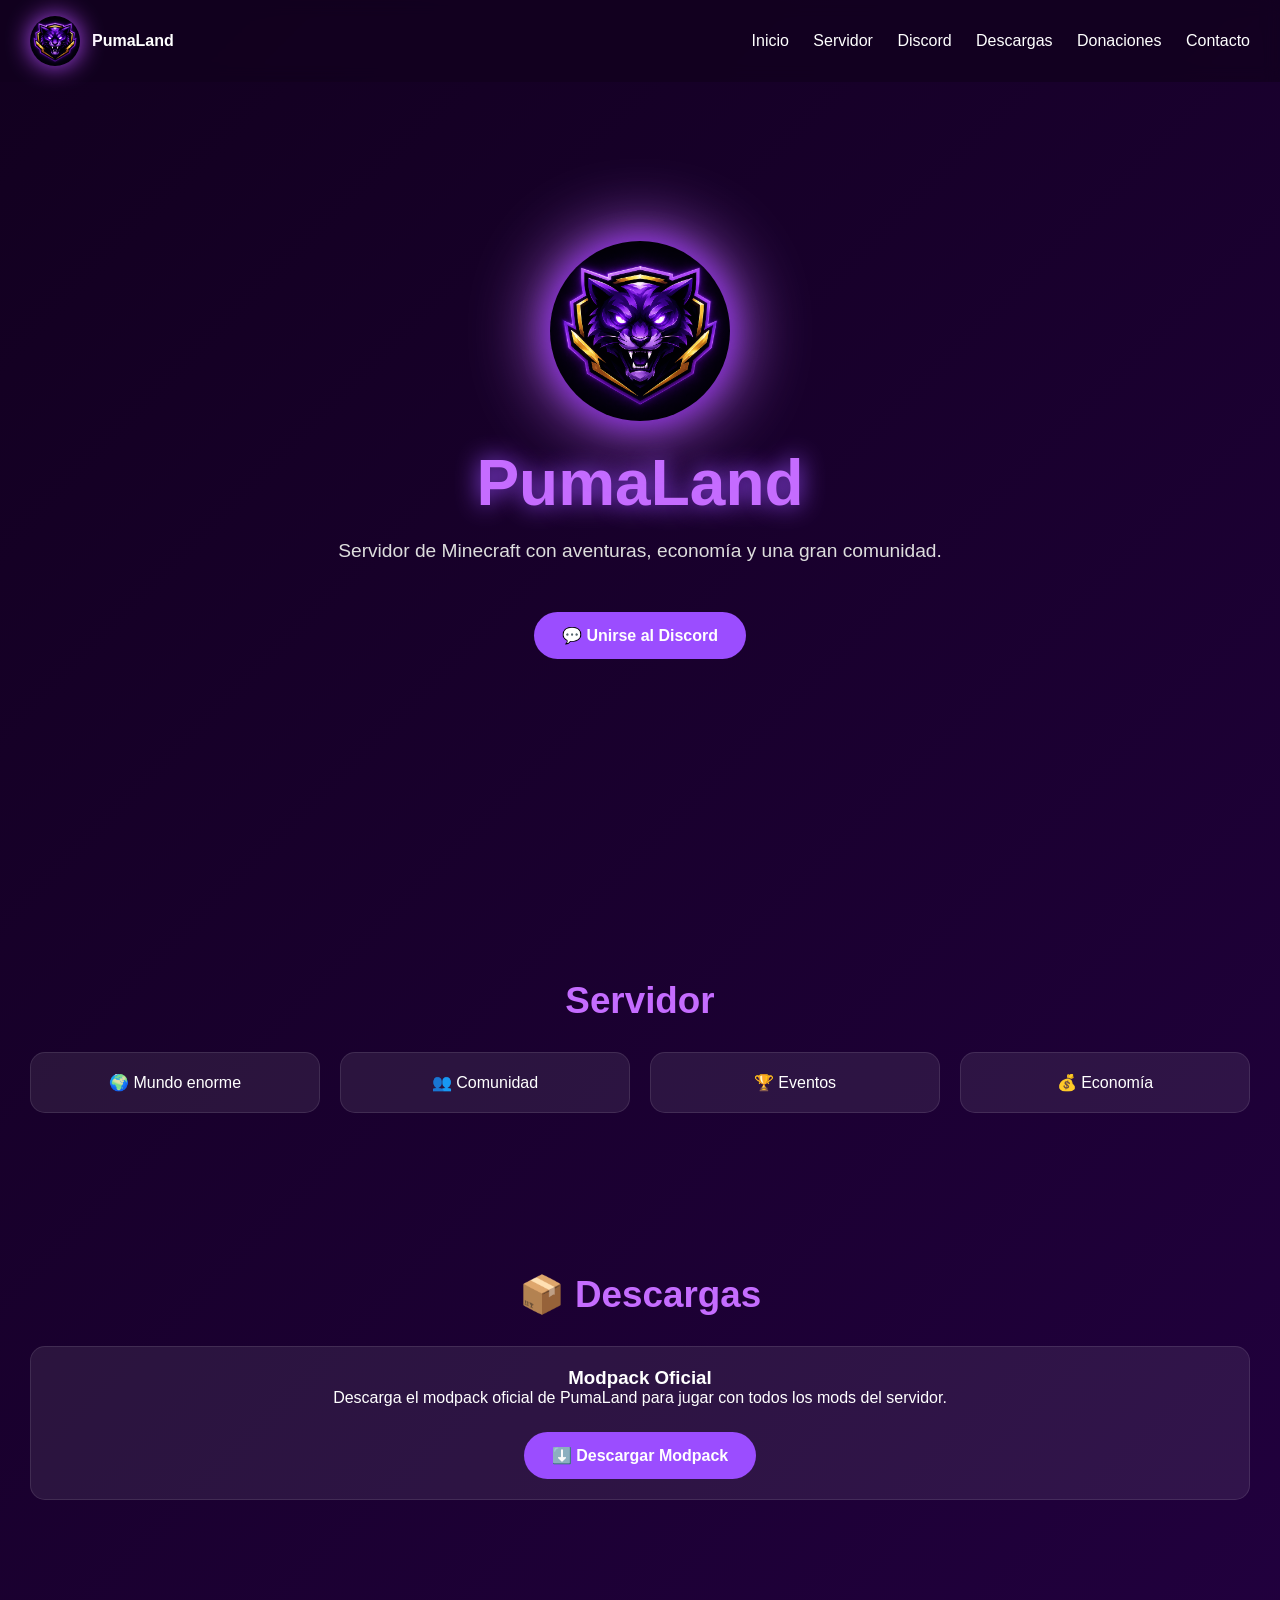
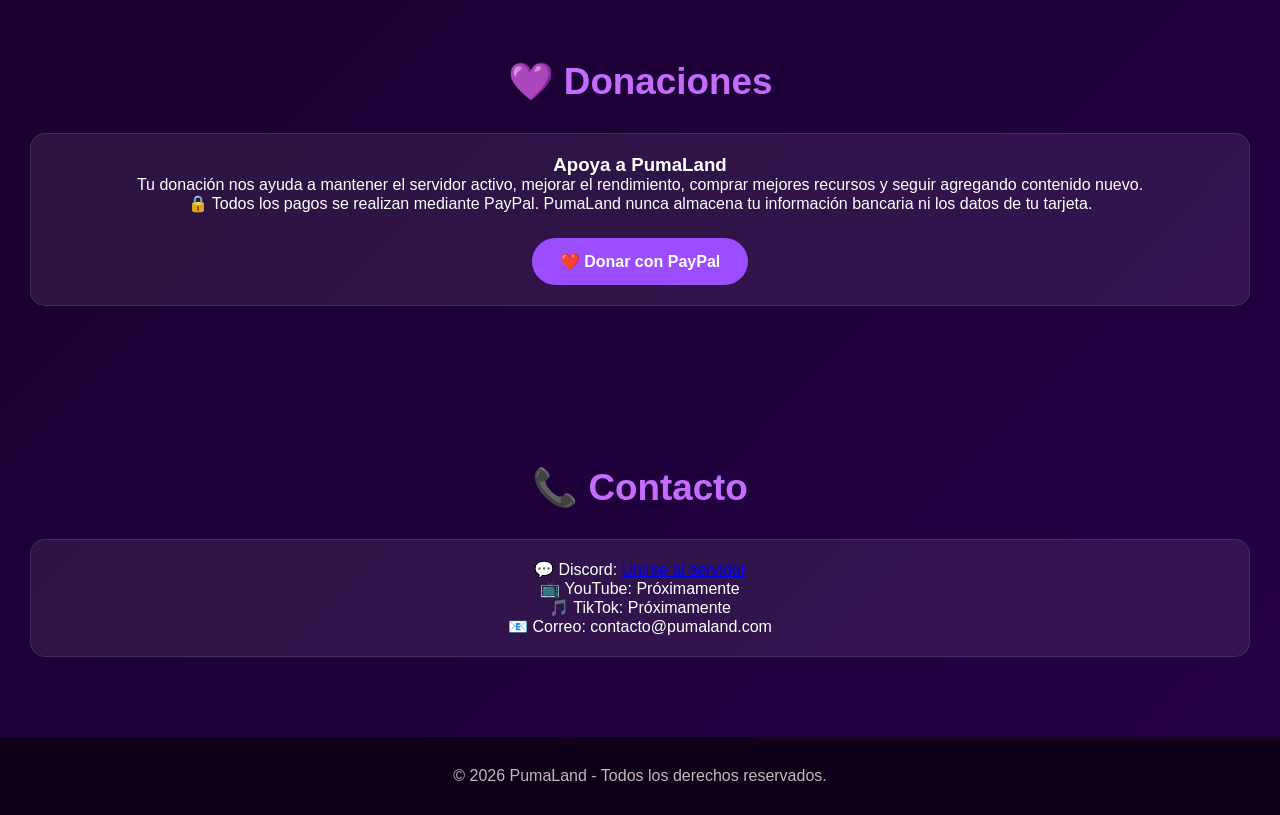
==== index.html @ 1e61b0a3 "Update index.html" ====
<!DOCTYPE html>
<html lang="es">
    <head>
    <meta charset="UTF-8">
    <meta name="viewport" content="width=device-width,initial-scale=1">
    <title>PumaLand</title>
    <link rel="stylesheet" href="style.css">
</head>
<body>
    <nav>
       <div class="logo">
    <img src="assets/logopumaland.png" alt="Logo PumaLand">
    <strong>PumaLand</strong>
</div>
        <div>
    <a href="#inicio">Inicio</a>
    <a href="#servidor">Servidor</a>
    <a href="https://discord.gg/hKS5jngKT" target="_blank">Discord</a>
    <a href="#descargas">Descargas</a>
    <a href="#donaciones">Donaciones</a>
    <a href="#contacto">Contacto</a>
</div>
    </nav>

    <header class="hero" id="inicio">

        <img src="assets/logopumaland.png" alt="Logo PumaLand" class="hero-logo">

        <h1>PumaLand</h1>

        <p>Servidor de Minecraft con aventuras, economía y una gran comunidad.</p>

        <a class="btn" href="https://discord.gg/hKS5jngKT" target="_blank">
            💬 Unirse al Discord
        </a>

    </header>
    <section id='servidor'>
        <h2>Servidor</h2>
        <div class='grid'>
            <div class='card'>🌍 Mundo enorme</div>
            <div class='card'>👥 Comunidad</div>
            <div class='card'>🏆 Eventos</div>
            <div class='card'>💰 Economía</div>
        </div>
    </section>
        </section>
        <section id="descargas">
    <h2>📦 Descargas</h2>

    <div class="card">
        <h3>Modpack Oficial</h3>
        <p>Descarga el modpack oficial de PumaLand para jugar con todos los mods del servidor.</p>

        <a class="btn" href="#" target="_blank">
            ⬇️ Descargar Modpack
        </a>
    </div>
</section>

<section id="donaciones">
    <h2>💜 Donaciones</h2>

    <div class="card">
        <h3>Apoya a PumaLand</h3>

        <p>
            Tu donación nos ayuda a mantener el servidor activo, mejorar el rendimiento,
            comprar mejores recursos y seguir agregando contenido nuevo.
        </p>

        <p>
            🔒 Todos los pagos se realizan mediante PayPal.
            PumaLand nunca almacena tu información bancaria ni los datos de tu tarjeta.
        </p>

        <a class="btn"
           href="https://www.paypal.com/paypalme/DuongSlayer148"
           target="_blank">
            ❤️ Donar con PayPal
        </a>
    </div>
</section>

<section id="contacto">
    <h2>📞 Contacto</h2>

    <div class="card">
        <p>💬 Discord: <a href="https://discord.gg/hKS5jngKT" target="_blank">Unirse al servidor</a></p>

        <p>📺 YouTube: Próximamente</p>

        <p>🎵 TikTok: Próximamente</p>

        <p>📧 Correo: contacto@pumaland.com</p>
    </div>
</section>

<footer>
    © 2026 PumaLand - Todos los derechos reservados.
</footer>
    </body>
    </html>
---- style.css ----
:root{
    --bg:#12001f;
    --bg2:#250046;
    --primary:#9b4dff;
    --primary2:#c56cff;
    --text:#ffffff;
}

*{
    margin:0;
    padding:0;
    box-sizing:border-box;
}

html{
    scroll-behavior:smooth;
}

body{
    font-family:Arial,sans-serif;
    background:linear-gradient(135deg,var(--bg),var(--bg2));
    color:var(--text);
}

nav{
    position:fixed;
    top:0;
    left:0;
    width:100%;
    display:flex;
    justify-content:space-between;
    align-items:center;
    padding:16px 30px;
    background:rgba(18,0,31,.8);
    backdrop-filter:blur(8px);
}

nav a{
    color:#fff;
    text-decoration:none;
    margin-left:20px;
}

.hero{
    min-height:100vh;
    display:flex;
    flex-direction:column;
    justify-content:center;
    align-items:center;
    text-align:center;
}

section{
    padding:80px 30px;
}

.grid{
    display:grid;
    grid-template-columns:repeat(auto-fit,minmax(220px,1fr));
    gap:20px;
}

.card{
    background:rgba(255,255,255,.08);
    border-radius:15px;
    padding:20px;
}
.logo{
    display:flex;
    align-items:center;
    gap:12px;
}

.logo img{
    width:50px;
    height:50px;
    border-radius:50%;
    filter:drop-shadow(0 0 12px #b84dff);
    transition:.3s;
}

.logo img:hover{
    transform:rotate(10deg) scale(1.1);
}

.hero-logo{
    width:180px;
    height:180px;
    object-fit:cover;
    margin-bottom:25px;
    border-radius:50%;
    animation:float 4s ease-in-out infinite;
    filter:drop-shadow(0 0 15px #8a2be2)
           drop-shadow(0 0 35px #c56cff);
    transition:.4s;
}

.hero-logo:hover{
    transform:scale(1.1) rotate(5deg);
    filter:drop-shadow(0 0 30px #b84dff)
           drop-shadow(0 0 60px #d277ff);
}

@keyframes float{
    0%{transform:translateY(0);}
    50%{transform:translateY(-12px);}
    100%{transform:translateY(0);}
}
.btn{
    display:inline-block;
    margin-top:25px;
    padding:14px 28px;
    background:#9b4dff;
    color:#fff;
    text-decoration:none;
    border-radius:50px;
    transition:.3s;
    font-weight:bold;
}

.btn:hover{
    background:#c56cff;
    transform:translateY(-5px);
    box-shadow:0 0 25px #b84dff;
}

.hero h1{
    font-size:4rem;
    color:#c56cff;
    text-shadow:0 0 25px #9b4dff;
    margin-bottom:20px;
}

.hero p{
    max-width:700px;
    font-size:1.2rem;
    margin-bottom:25px;
    color:#ddd;
}

h2{
    text-align:center;
    font-size:2.3rem;
    color:#c56cff;
    margin-bottom:30px;
}

.card{
    text-align:center;
    border:1px solid rgba(255,255,255,.1);
    transition:.4s;
}

.card:hover{
    transform:translateY(-10px);
    box-shadow:0 0 25px rgba(155,77,255,.7);
}

footer{
    background:#0d0018;
    padding:30px;
    text-align:center;
    color:#bbb;
}
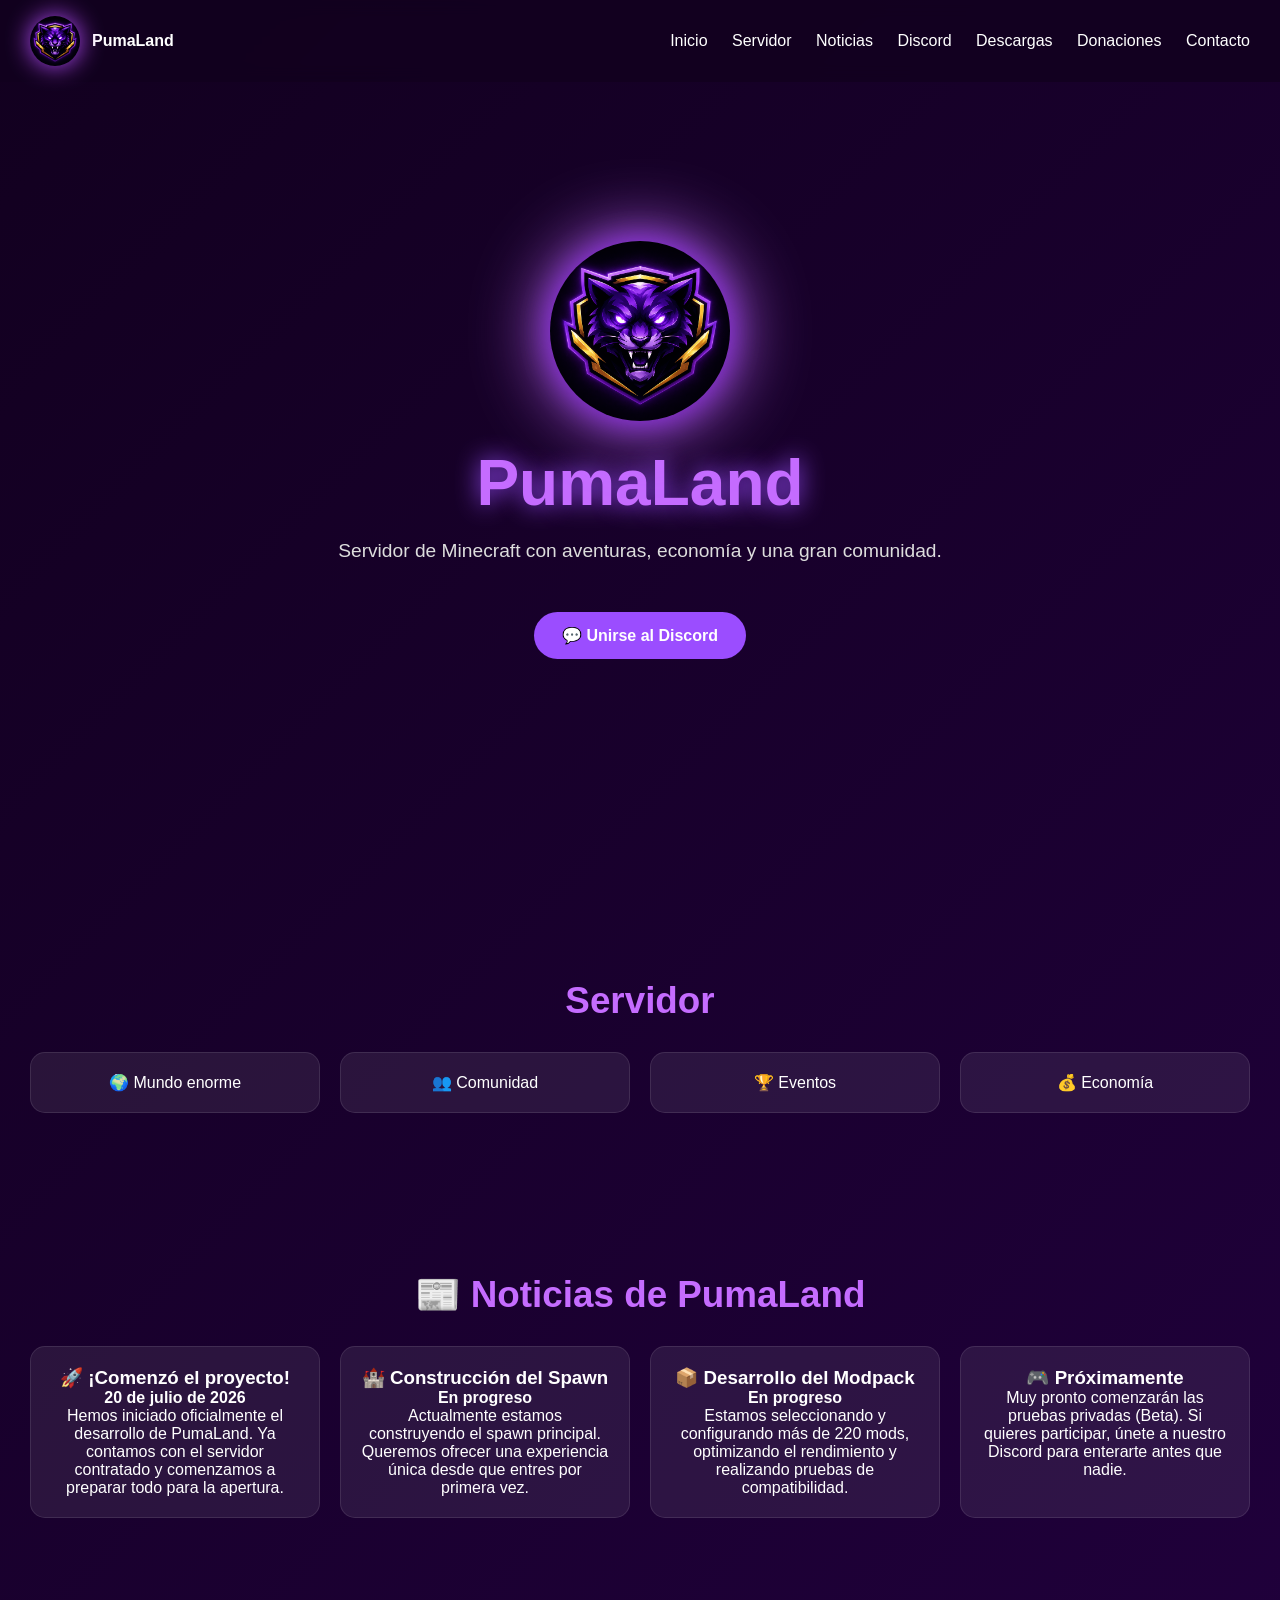
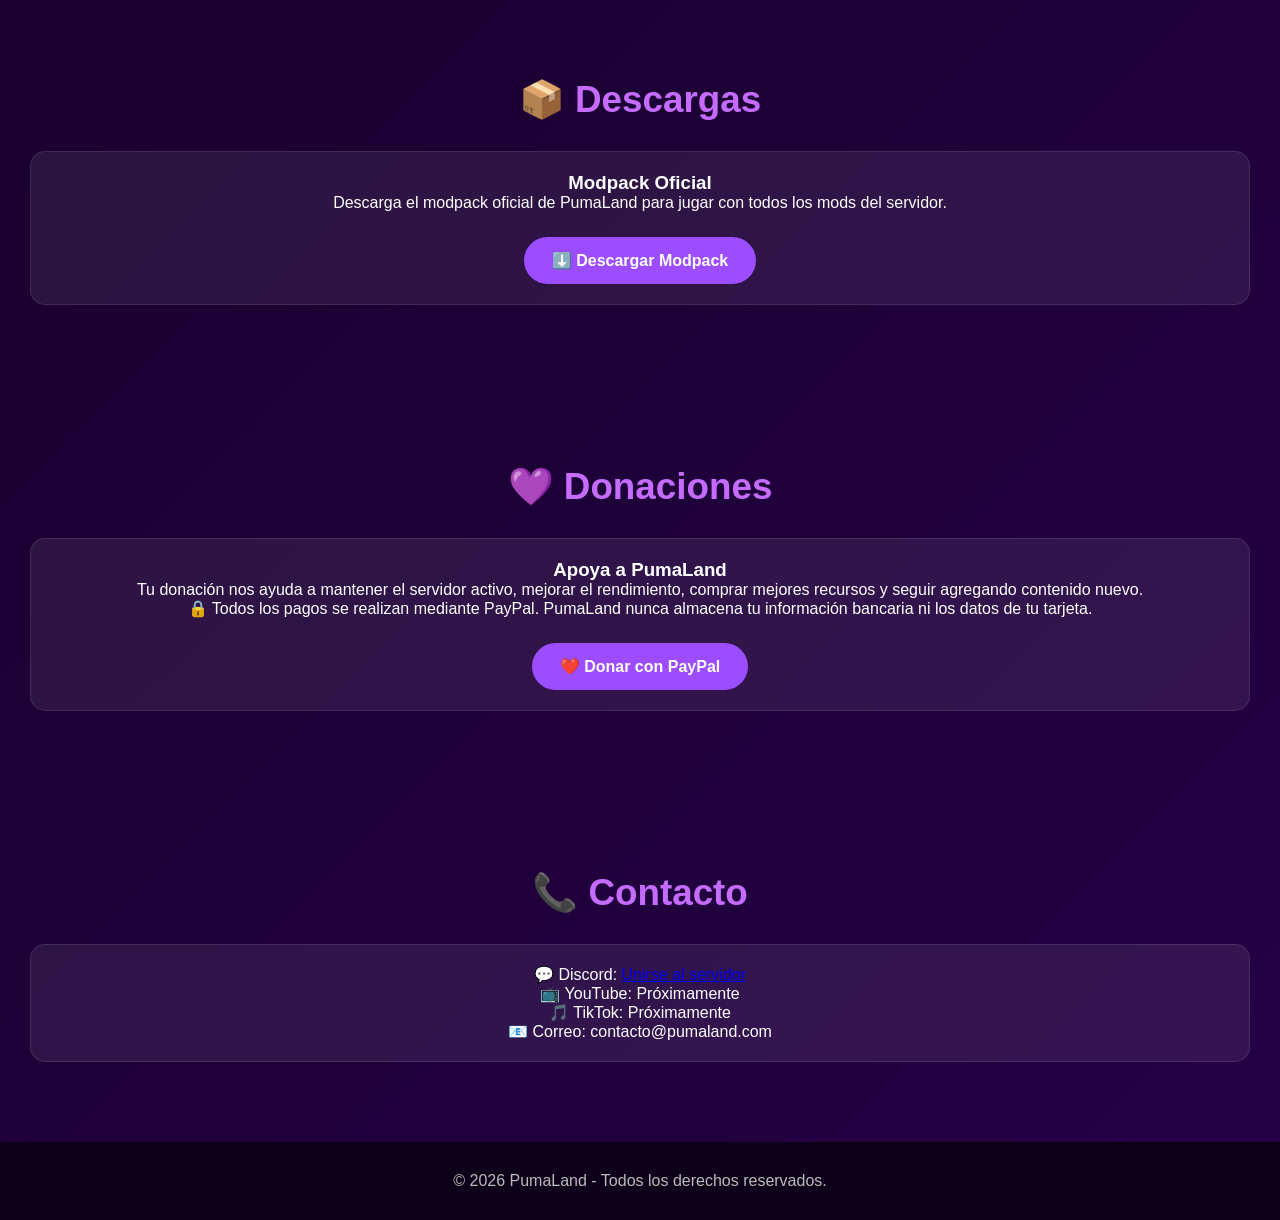
==== commit 74208cc8: "Update index.html" ====
--- a/index.html
+++ b/index.html
@@ -15,6 +15,7 @@
         <div>
     <a href="#inicio">Inicio</a>
     <a href="#servidor">Servidor</a>
+    <a href="#noticias">Noticias</a>       
     <a href="https://discord.gg/hKS5jngKT" target="_blank">Discord</a>
     <a href="#descargas">Descargas</a>
     <a href="#donaciones">Donaciones</a>
@@ -45,6 +46,52 @@
         </div>
     </section>
         </section>
+    <section id="noticias">
+    <h2>📰 Noticias de PumaLand</h2>
+
+    <div class="grid">
+
+        <div class="card">
+            <h3>🚀 ¡Comenzó el proyecto!</h3>
+            <p><strong>20 de julio de 2026</strong></p>
+            <p>
+                Hemos iniciado oficialmente el desarrollo de PumaLand.
+                Ya contamos con el servidor contratado y comenzamos a
+                preparar todo para la apertura.
+            </p>
+        </div>
+
+        <div class="card">
+            <h3>🏰 Construcción del Spawn</h3>
+            <p><strong>En progreso</strong></p>
+            <p>
+                Actualmente estamos construyendo el spawn principal.
+                Queremos ofrecer una experiencia única desde que entres
+                por primera vez.
+            </p>
+        </div>
+
+        <div class="card">
+            <h3>📦 Desarrollo del Modpack</h3>
+            <p><strong>En progreso</strong></p>
+            <p>
+                Estamos seleccionando y configurando más de 220 mods,
+                optimizando el rendimiento y realizando pruebas de
+                compatibilidad.
+            </p>
+        </div>
+
+        <div class="card">
+            <h3>🎮 Próximamente</h3>
+            <p>
+                Muy pronto comenzarán las pruebas privadas (Beta).
+                Si quieres participar, únete a nuestro Discord para
+                enterarte antes que nadie.
+            </p>
+        </div>
+
+    </div>
+</section>
         <section id="descargas">
     <h2>📦 Descargas</h2>
 
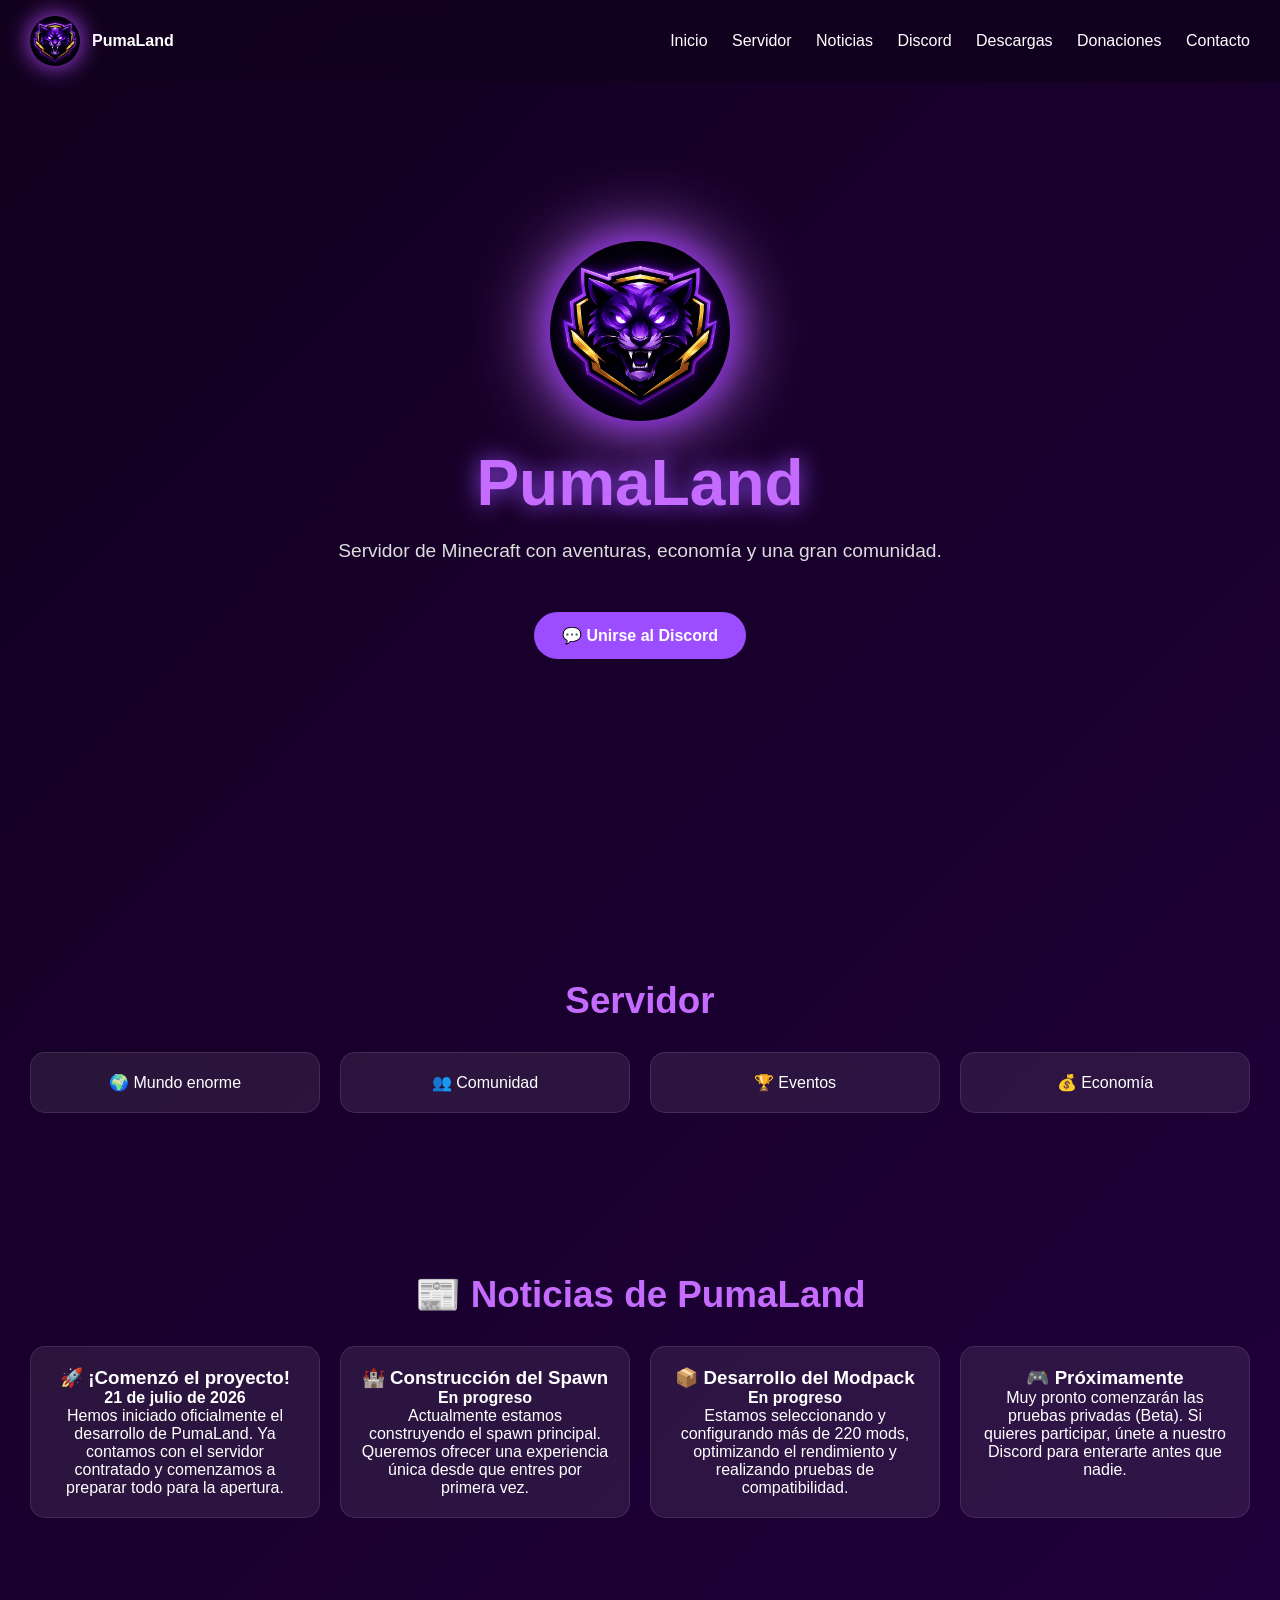
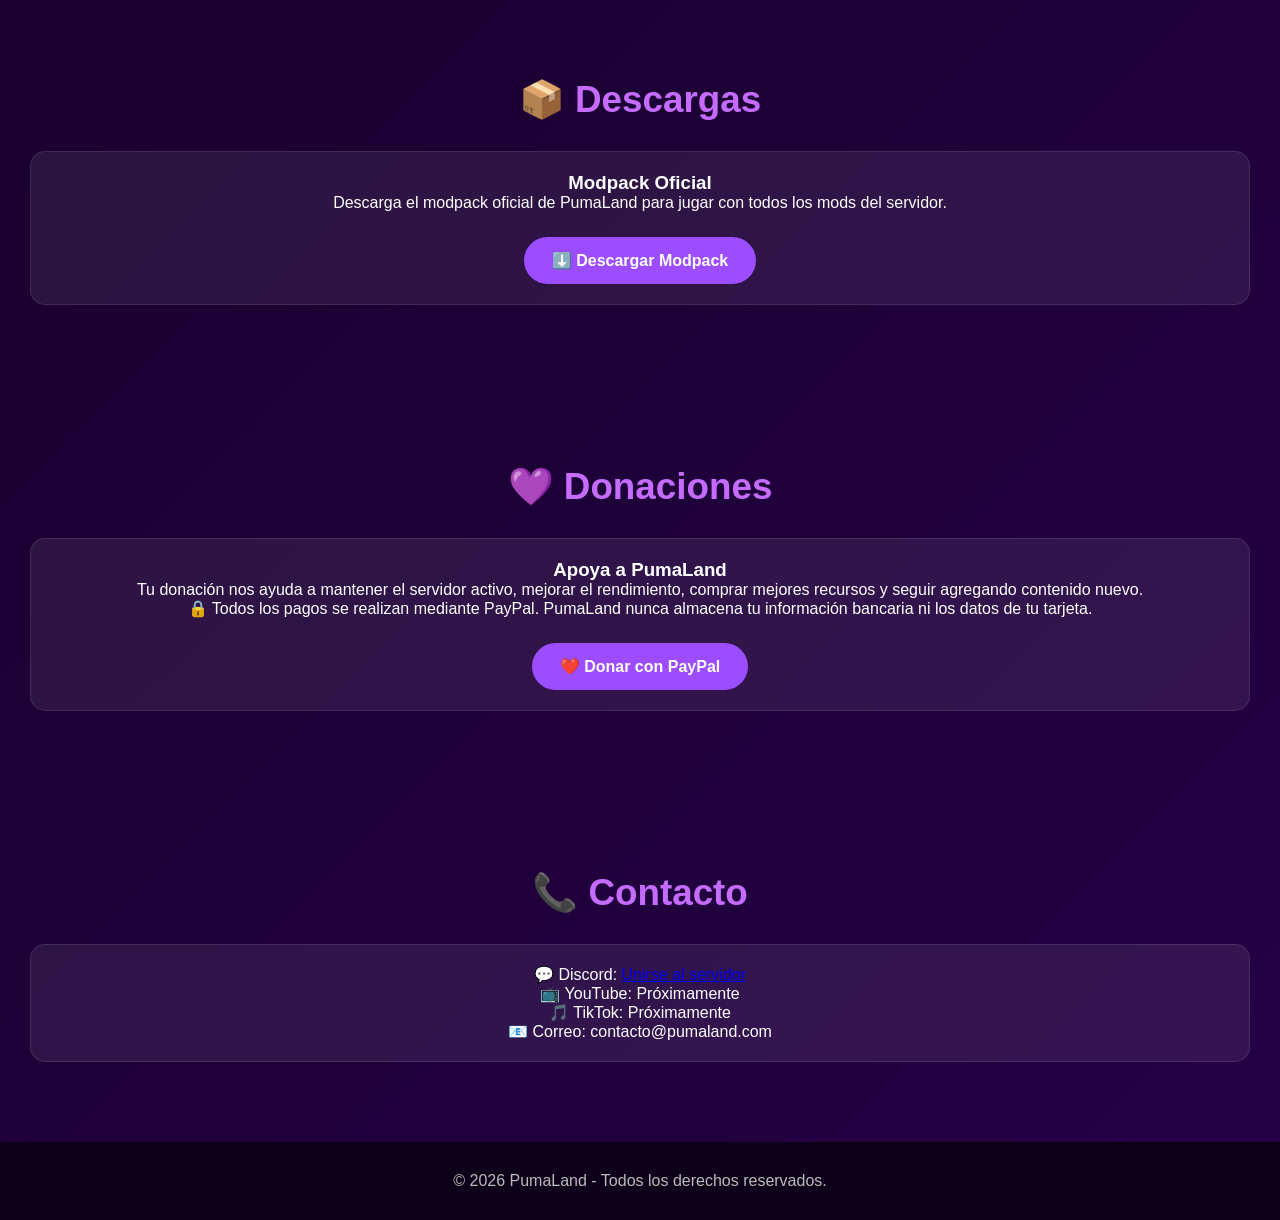
==== commit 242c2586: "Update index.html" ====
--- a/index.html
+++ b/index.html
@@ -53,7 +53,7 @@
 
         <div class="card">
             <h3>🚀 ¡Comenzó el proyecto!</h3>
-            <p><strong>20 de julio de 2026</strong></p>
+            <p><strong>21 de julio de 2026</strong></p>
             <p>
                 Hemos iniciado oficialmente el desarrollo de PumaLand.
                 Ya contamos con el servidor contratado y comenzamos a
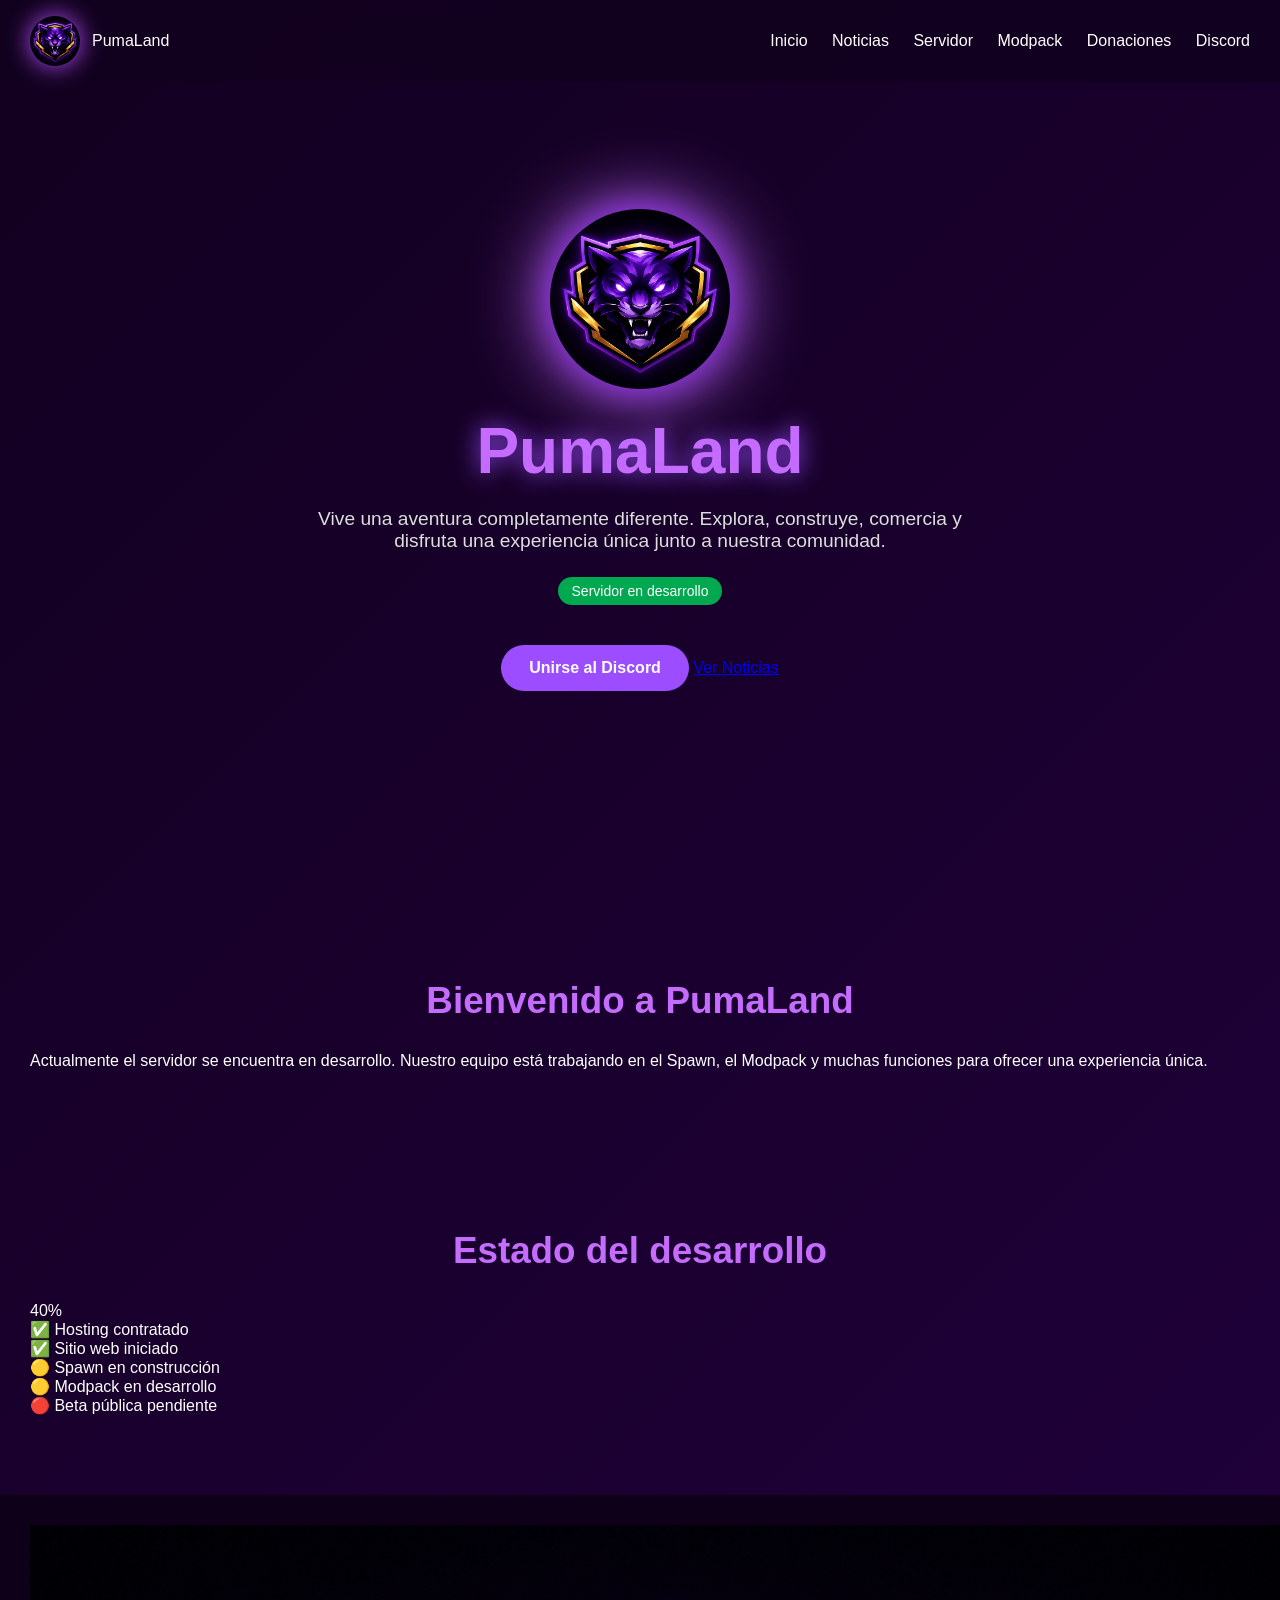
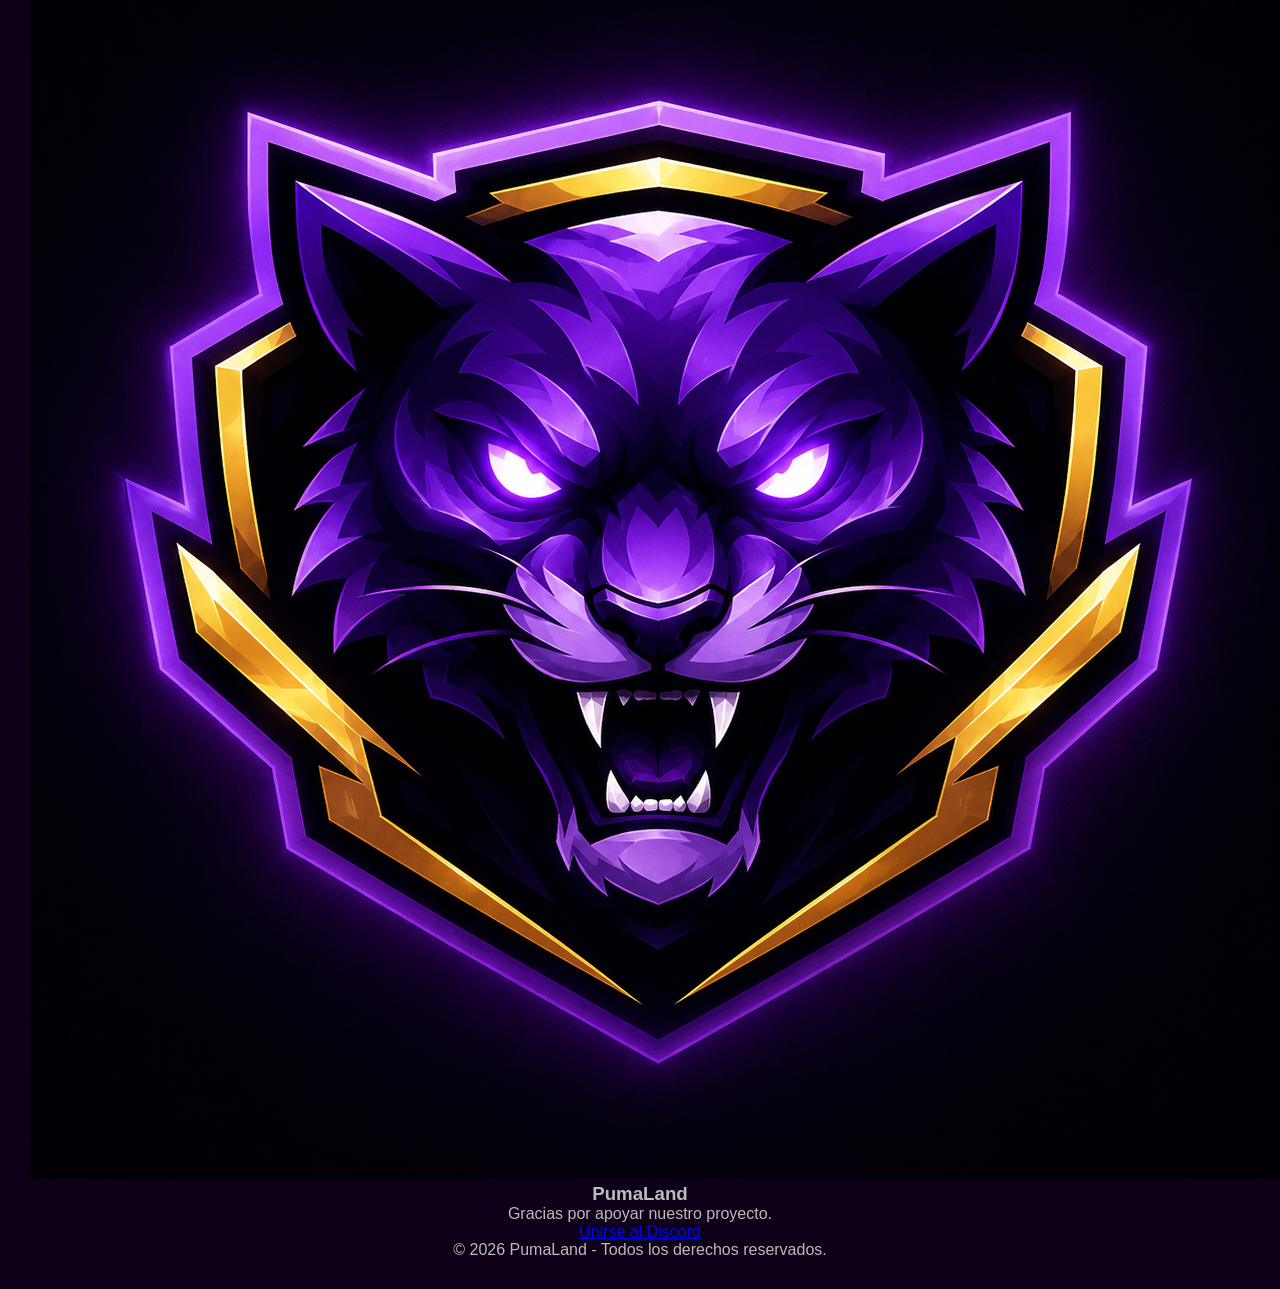
==== commit 3dd3af70: "Update index.html" ====
--- a/index.html
+++ b/index.html
@@ -1,150 +1,173 @@
 <!DOCTYPE html>
 <html lang="es">
-    <head>
+
+<head>
+
     <meta charset="UTF-8">
-    <meta name="viewport" content="width=device-width,initial-scale=1">
-    <title>PumaLand</title>
+    <meta name="viewport" content="width=device-width, initial-scale=1.0">
+
+    <title>PumaLand | Inicio</title>
+
+    <link rel="icon" href="assets/favicon.png">
     <link rel="stylesheet" href="style.css">
+
 </head>
+
 <body>
+
     <nav>
-       <div class="logo">
-    <img src="assets/logopumaland.png" alt="Logo PumaLand">
-    <strong>PumaLand</strong>
-</div>
-        <div>
-    <a href="#inicio">Inicio</a>
-    <a href="#servidor">Servidor</a>
-    <a href="#noticias">Noticias</a>       
-    <a href="https://discord.gg/hKS5jngKT" target="_blank">Discord</a>
-    <a href="#descargas">Descargas</a>
-    <a href="#donaciones">Donaciones</a>
-    <a href="#contacto">Contacto</a>
-</div>
+
+        <div class="logo">
+
+            <img src="assets/logopumaland.png" alt="Logo">
+
+            <span>PumaLand</span>
+
+        </div>
+
+        <div class="menu">
+
+            <a class="active" href="index.html">Inicio</a>
+            <a href="noticias.html">Noticias</a>
+            <a href="servidor.html">Servidor</a>
+            <a href="modpack.html">Modpack</a>
+            <a href="donaciones.html">Donaciones</a>
+
+            <a class="discord"
+                href="https://discord.gg/hKS5jngKT"
+                target="_blank">
+
+                Discord
+
+            </a>
+
+        </div>
+
     </nav>
 
-    <header class="hero" id="inicio">
 
-        <img src="assets/logopumaland.png" alt="Logo PumaLand" class="hero-logo">
+
+    <section class="hero">
+
+        <img src="assets/logopumaland.png" class="hero-logo">
 
         <h1>PumaLand</h1>
 
-        <p>Servidor de Minecraft con aventuras, economía y una gran comunidad.</p>
+        <p>
 
-        <a class="btn" href="https://discord.gg/hKS5jngKT" target="_blank">
-            💬 Unirse al Discord
+            Vive una aventura completamente diferente.
+            Explora, construye, comercia y disfruta una
+            experiencia única junto a nuestra comunidad.
+
+        </p>
+
+        <div class="estado">
+
+            <span class="punto"></span>
+
+            Servidor en desarrollo
+
+        </div>
+
+        <div class="hero-buttons">
+
+            <a href="https://discord.gg/hKS5jngKT"
+                target="_blank"
+                class="btn">
+
+                Unirse al Discord
+
+            </a>
+
+            <a href="noticias.html"
+                class="btn2">
+
+                Ver Noticias
+
+            </a>
+
+        </div>
+
+    </section>
+
+
+
+    <section class="info">
+
+        <h2>Bienvenido a PumaLand</h2>
+
+        <p>
+
+            Actualmente el servidor se encuentra en desarrollo.
+            Nuestro equipo está trabajando en el Spawn,
+            el Modpack y muchas funciones para ofrecer
+            una experiencia única.
+
+        </p>
+
+    </section>
+
+
+
+    <section class="desarrollo">
+
+        <h2>Estado del desarrollo</h2>
+
+        <div class="barra">
+
+            <div class="progreso">
+
+                40%
+
+            </div>
+
+        </div>
+
+        <div class="lista">
+
+            <div>✅ Hosting contratado</div>
+
+            <div>✅ Sitio web iniciado</div>
+
+            <div>🟡 Spawn en construcción</div>
+
+            <div>🟡 Modpack en desarrollo</div>
+
+            <div>🔴 Beta pública pendiente</div>
+
+        </div>
+
+    </section>
+
+
+
+    <footer>
+
+        <img src="assets/logopumaland.png">
+
+        <h3>PumaLand</h3>
+
+        <p>
+
+            Gracias por apoyar nuestro proyecto.
+
+        </p>
+
+        <a href="https://discord.gg/hKS5jngKT"
+            target="_blank">
+
+            Unirse al Discord
+
         </a>
 
-    </header>
-    <section id='servidor'>
-        <h2>Servidor</h2>
-        <div class='grid'>
-            <div class='card'>🌍 Mundo enorme</div>
-            <div class='card'>👥 Comunidad</div>
-            <div class='card'>🏆 Eventos</div>
-            <div class='card'>💰 Economía</div>
-        </div>
-    </section>
-        </section>
-    <section id="noticias">
-    <h2>📰 Noticias de PumaLand</h2>
+        <p class="copy">
 
-    <div class="grid">
+            © 2026 PumaLand - Todos los derechos reservados.
 
-        <div class="card">
-            <h3>🚀 ¡Comenzó el proyecto!</h3>
-            <p><strong>21 de julio de 2026</strong></p>
-            <p>
-                Hemos iniciado oficialmente el desarrollo de PumaLand.
-                Ya contamos con el servidor contratado y comenzamos a
-                preparar todo para la apertura.
-            </p>
-        </div>
-
-        <div class="card">
-            <h3>🏰 Construcción del Spawn</h3>
-            <p><strong>En progreso</strong></p>
-            <p>
-                Actualmente estamos construyendo el spawn principal.
-                Queremos ofrecer una experiencia única desde que entres
-                por primera vez.
-            </p>
-        </div>
-
-        <div class="card">
-            <h3>📦 Desarrollo del Modpack</h3>
-            <p><strong>En progreso</strong></p>
-            <p>
-                Estamos seleccionando y configurando más de 220 mods,
-                optimizando el rendimiento y realizando pruebas de
-                compatibilidad.
-            </p>
-        </div>
-
-        <div class="card">
-            <h3>🎮 Próximamente</h3>
-            <p>
-                Muy pronto comenzarán las pruebas privadas (Beta).
-                Si quieres participar, únete a nuestro Discord para
-                enterarte antes que nadie.
-            </p>
-        </div>
-
-    </div>
-</section>
-        <section id="descargas">
-    <h2>📦 Descargas</h2>
-
-    <div class="card">
-        <h3>Modpack Oficial</h3>
-        <p>Descarga el modpack oficial de PumaLand para jugar con todos los mods del servidor.</p>
-
-        <a class="btn" href="#" target="_blank">
-            ⬇️ Descargar Modpack
-        </a>
-    </div>
-</section>
-
-<section id="donaciones">
-    <h2>💜 Donaciones</h2>
-
-    <div class="card">
-        <h3>Apoya a PumaLand</h3>
-
-        <p>
-            Tu donación nos ayuda a mantener el servidor activo, mejorar el rendimiento,
-            comprar mejores recursos y seguir agregando contenido nuevo.
         </p>
 
-        <p>
-            🔒 Todos los pagos se realizan mediante PayPal.
-            PumaLand nunca almacena tu información bancaria ni los datos de tu tarjeta.
-        </p>
+    </footer>
 
-        <a class="btn"
-           href="https://www.paypal.com/paypalme/DuongSlayer148"
-           target="_blank">
-            ❤️ Donar con PayPal
-        </a>
-    </div>
-</section>
+</body>
 
-<section id="contacto">
-    <h2>📞 Contacto</h2>
-
-    <div class="card">
-        <p>💬 Discord: <a href="https://discord.gg/hKS5jngKT" target="_blank">Unirse al servidor</a></p>
-
-        <p>📺 YouTube: Próximamente</p>
-
-        <p>🎵 TikTok: Próximamente</p>
-
-        <p>📧 Correo: contacto@pumaland.com</p>
-    </div>
-</section>
-
-<footer>
-    © 2026 PumaLand - Todos los derechos reservados.
-</footer>
-    </body>
-    </html>
+</html>
--- a/style.css
+++ b/style.css
@@ -162,3 +162,155 @@
     text-align:center;
     color:#bbb;
 }
+/* ===========================
+   NOTICIAS
+=========================== */
+
+.news-header{
+    padding:140px 20px 50px;
+    text-align:center;
+}
+
+.news-header h1{
+    font-size:55px;
+    color:#c56cff;
+    text-shadow:0 0 20px #9b4dff;
+}
+
+.news-header p{
+    color:#bbb;
+    margin-top:10px;
+    font-size:18px;
+}
+
+.filtros{
+    display:flex;
+    justify-content:center;
+    gap:20px;
+    margin-bottom:50px;
+    flex-wrap:wrap;
+}
+
+.filtros button{
+
+    background:#8a2be2;
+    color:white;
+    border:none;
+    padding:14px 35px;
+    border-radius:50px;
+    cursor:pointer;
+    transition:.35s;
+    font-size:17px;
+    font-weight:bold;
+
+}
+
+.filtros button:hover{
+
+    background:#b84dff;
+    transform:translateY(-5px);
+
+    box-shadow:0 0 25px #b84dff;
+
+}
+
+.contenedor{
+
+    width:90%;
+    max-width:1200px;
+    margin:auto;
+    padding-bottom:80px;
+
+}
+
+.noticia{
+
+    background:rgba(255,255,255,.06);
+
+    border:1px solid rgba(255,255,255,.08);
+
+    border-left:5px solid #b84dff;
+
+    border-radius:18px;
+
+    padding:25px;
+
+    margin-bottom:25px;
+
+    transition:.35s;
+
+}
+
+.noticia:hover{
+
+    transform:translateY(-8px);
+
+    box-shadow:0 0 30px rgba(155,77,255,.45);
+
+}
+
+.noticia h2{
+
+    color:#d277ff;
+
+    margin-bottom:10px;
+
+}
+
+.fecha{
+
+    color:#999;
+
+    margin-bottom:15px;
+
+}
+
+.estado{
+
+    display:inline-block;
+
+    background:#00a84f;
+
+    color:white;
+
+    padding:6px 14px;
+
+    border-radius:30px;
+
+    margin-bottom:15px;
+
+    font-size:14px;
+
+}
+
+.oculto{
+
+    display:none;
+
+}
+
+@keyframes aparecer{
+
+from{
+
+opacity:0;
+
+transform:translateY(30px);
+
+}
+
+to{
+
+opacity:1;
+
+transform:translateY(0);
+
+}
+
+}
+
+.noticia{
+
+animation:aparecer .5s;
+
+}
